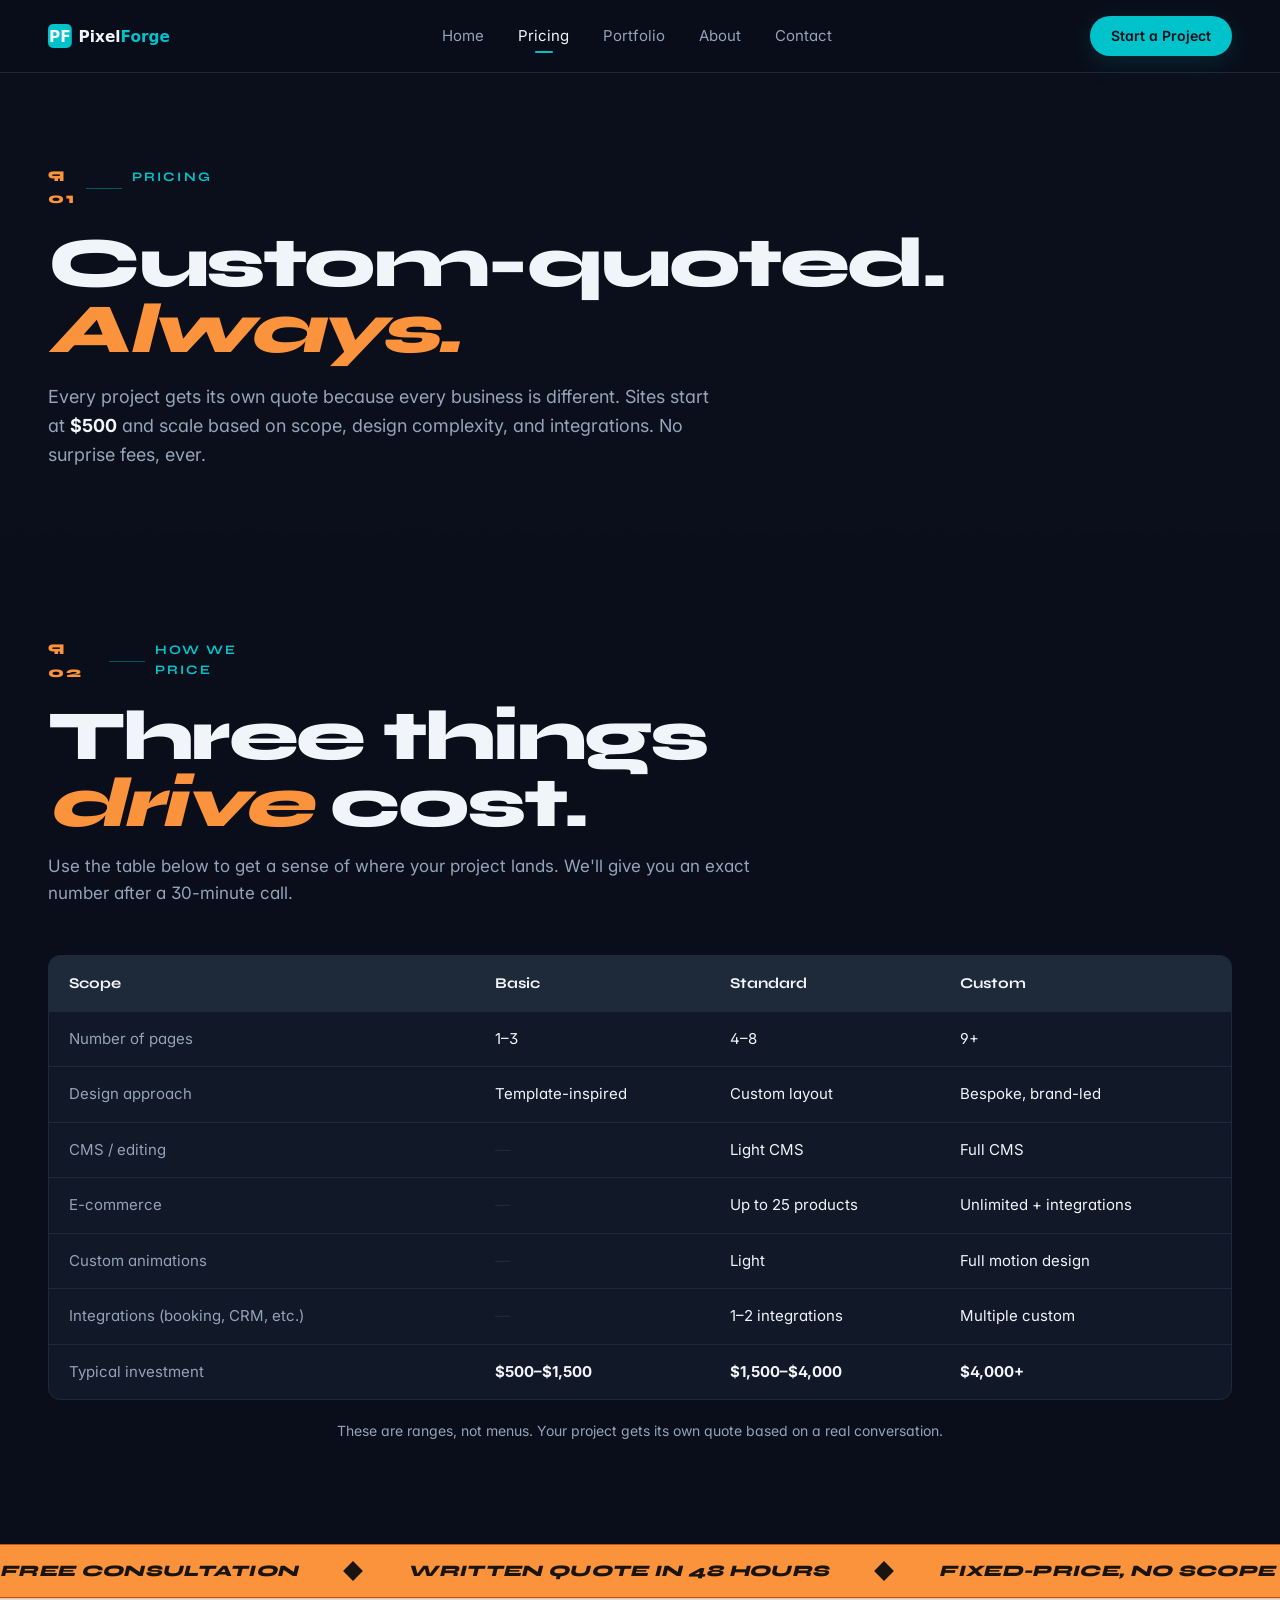
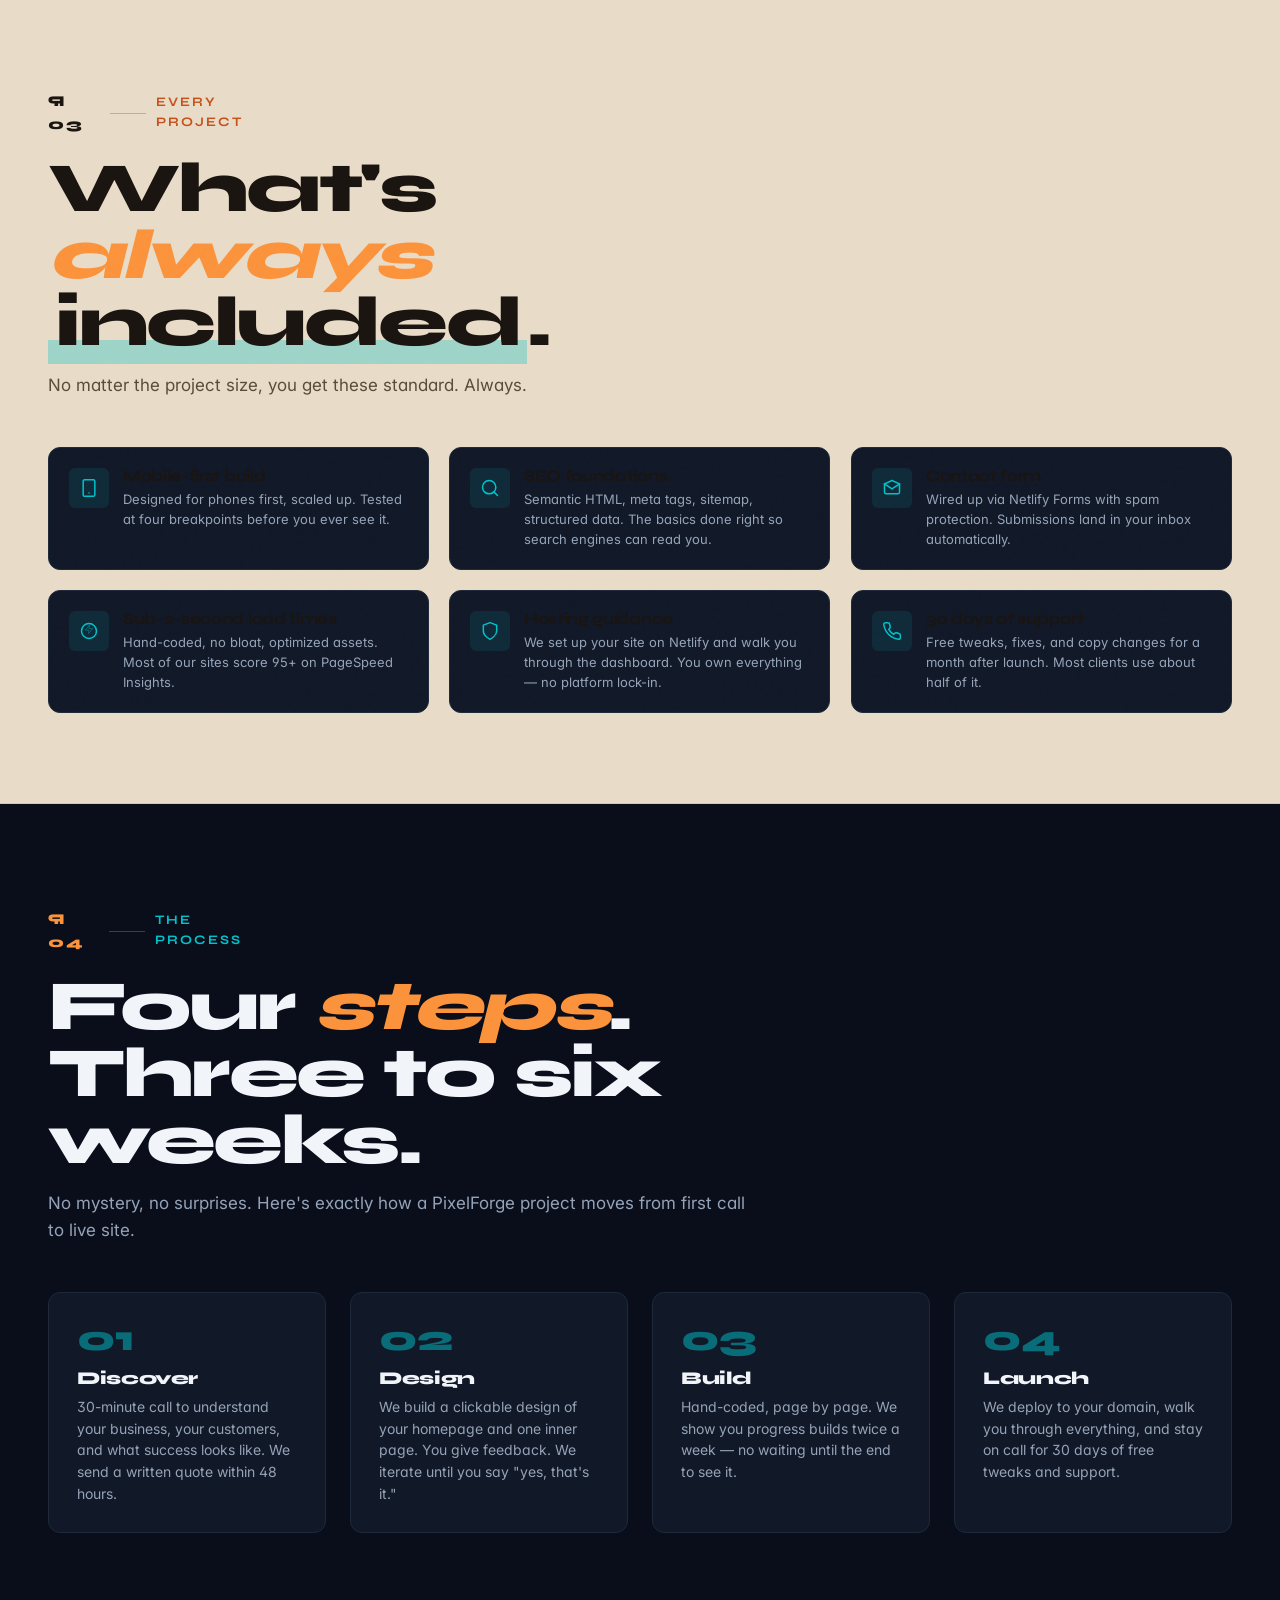
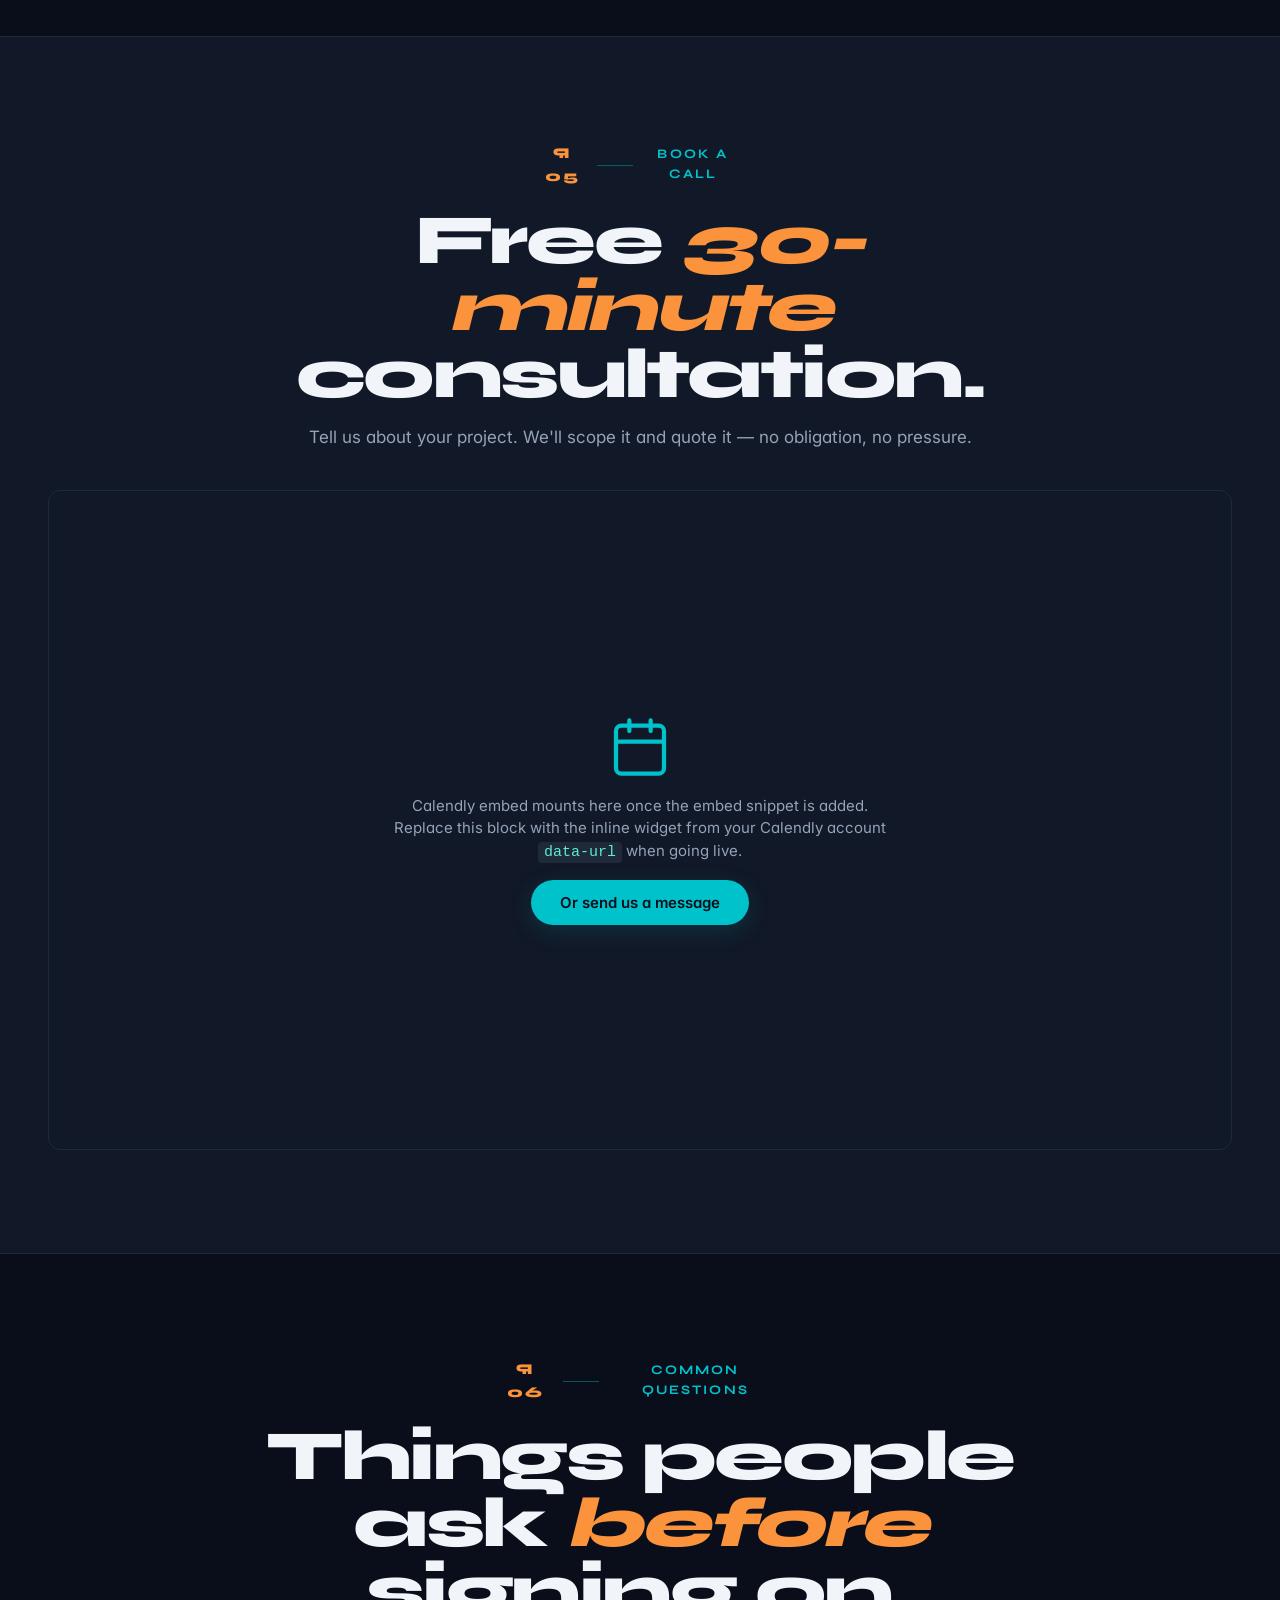
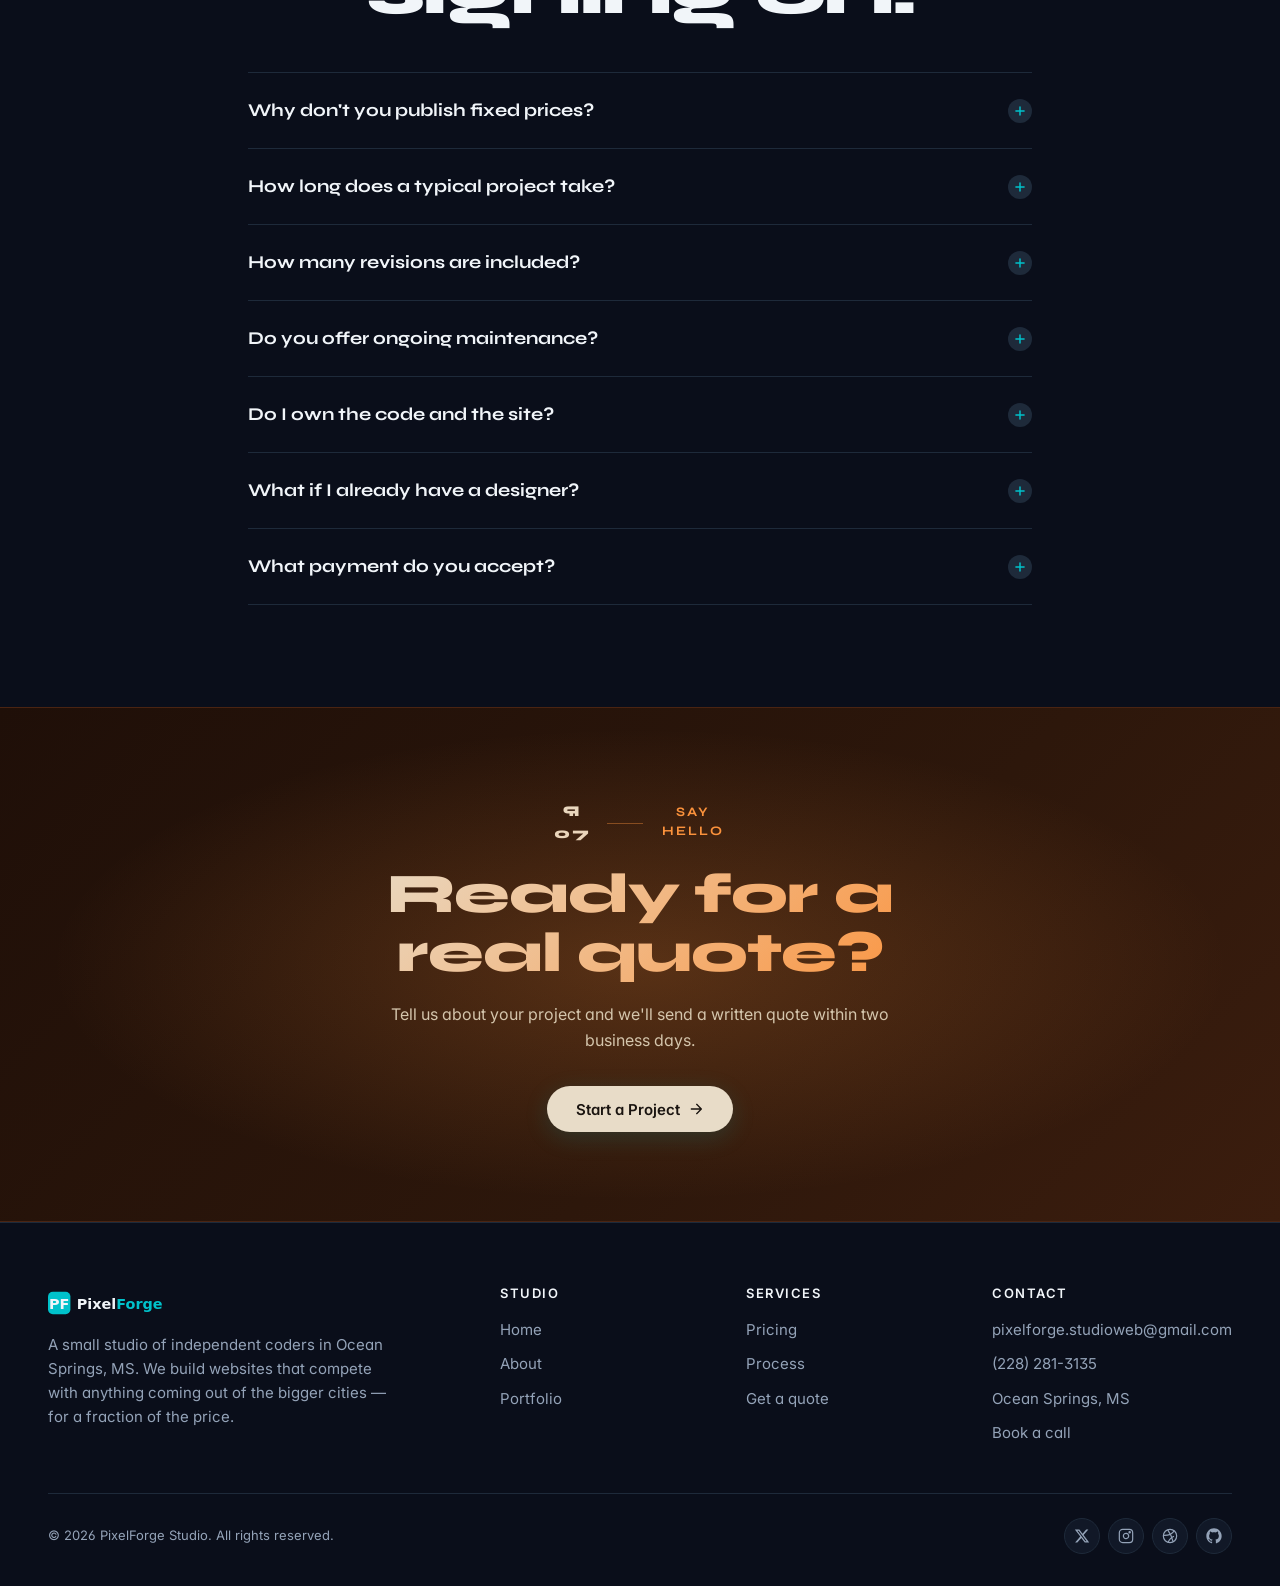
==== pricing.html @ c496fdc8 "Initial commit: PixelForge marketing site" ====
<!DOCTYPE html>
<html lang="en">
<head>
  <meta charset="UTF-8" />
  <meta name="viewport" content="width=device-width, initial-scale=1, viewport-fit=cover" />
  <title>Pricing — PixelForge</title>
  <meta name="description" content="Every PixelForge project is custom-quoted from a $500 starting point. See what factors shape the price, what's always included, and how we work." />
  <meta name="theme-color" content="#0A0E1A" />
  <link rel="icon" type="image/svg+xml" href="assets/logo/favicon.svg" />

  <link rel="preconnect" href="https://fonts.googleapis.com" />
  <link rel="preconnect" href="https://fonts.gstatic.com" crossorigin />
  <link href="https://fonts.googleapis.com/css2?family=Inter:wght@400;500;600;700&family=Syne:wght@700;800&display=swap" rel="stylesheet" />

  <link rel="stylesheet" href="css/styles.css" />
</head>
<body>

  <!-- Reading progress -->
  <div class="reading-bar" aria-hidden="true"><div class="reading-bar__fill"></div></div>

  <!-- === HEADER === -->
  <header class="site-header">
    <div class="container-x site-header__inner">
      <a href="index.html" aria-label="PixelForge home" style="display:flex; align-items:center;">
        <img src="assets/logo/logo.svg" alt="PixelForge" style="height:34px; width:auto;" />
      </a>
      <nav class="site-nav" aria-label="Primary">
        <a href="index.html" class="nav-link">Home</a>
        <a href="pricing.html" class="nav-link active">Pricing</a>
        <a href="portfolio.html" class="nav-link">Portfolio</a>
        <a href="about.html" class="nav-link">About</a>
        <a href="contact.html" class="nav-link">Contact</a>
      </nav>
      <div style="display:flex; align-items:center; gap:0.75rem;">
        <a href="contact.html" class="btn btn-primary btn-sm hidden md:inline-flex" data-magnetic>Start a Project</a>
        <button class="nav-burger" data-nav-burger aria-label="Open navigation" aria-expanded="false" aria-controls="nav-drawer">
          <svg class="ico" viewBox="0 0 24 24" fill="none" stroke="currentColor" stroke-width="2" stroke-linecap="round"><path d="M4 7h16M4 12h16M4 17h16"/></svg>
        </button>
      </div>
    </div>
  </header>

  <div class="nav-overlay" aria-hidden="true"></div>
  <aside class="nav-drawer" id="nav-drawer" aria-label="Mobile navigation">
    <div class="nav-drawer__head">
      <img src="assets/logo/logo.svg" alt="PixelForge" style="height:28px;" />
      <button class="nav-burger" data-nav-close aria-label="Close navigation">
        <svg class="ico" viewBox="0 0 24 24" fill="none" stroke="currentColor" stroke-width="2" stroke-linecap="round"><path d="M6 6l12 12M6 18L18 6"/></svg>
      </button>
    </div>
    <a href="index.html" class="nav-link">Home</a>
    <a href="pricing.html" class="nav-link active">Pricing</a>
    <a href="portfolio.html" class="nav-link">Portfolio</a>
    <a href="about.html" class="nav-link">About</a>
    <a href="contact.html" class="nav-link">Contact</a>
    <a href="contact.html" class="btn btn-primary" data-magnetic style="margin-top:1rem;">Start a Project</a>
  </aside>
  <!-- === /HEADER === -->

  <main>
    <!-- PAGE HERO -->
    <section class="page-hero grain">
      <div class="container-x">
        <span class="pilcrow">
          <span class="pilcrow__num">¶ 01</span>
          <span class="pilcrow__rule"></span>
          <span>Pricing</span>
        </span>
        <h1 class="editorial-title" style="margin-bottom:1.25rem;">
          Custom-quoted. <em>Always.</em>
        </h1>
        <p class="page-hero__lede">
          Every project gets its own quote because every business is different.
          Sites start at <strong style="color:var(--color-text);">$500</strong> and scale based on
          scope, design complexity, and integrations. No surprise fees, ever.
        </p>
      </div>
    </section>

    <!-- HOW WE PRICE -->
    <section class="section">
      <div class="container-x">
        <div class="reveal" style="max-width:46rem;">
          <span class="pilcrow">
            <span class="pilcrow__num">¶ 02</span>
            <span class="pilcrow__rule"></span>
            <span>How we price</span>
          </span>
          <h2 class="editorial-title">
            Three things <em>drive</em> cost.
          </h2>
          <p class="section-lede" style="margin-top:1rem;">Use the table below to get a sense of where your project lands. We'll give you an exact number after a 30-minute call.</p>
        </div>

        <div class="reveal" style="overflow-x:auto; -webkit-overflow-scrolling:touch;">
          <table class="price-table">
            <thead>
              <tr>
                <th style="width:36%;">Scope</th>
                <th>Basic</th>
                <th>Standard</th>
                <th>Custom</th>
              </tr>
            </thead>
            <tbody>
              <tr>
                <td>Number of pages</td>
                <td>1–3</td>
                <td>4–8</td>
                <td>9+</td>
              </tr>
              <tr>
                <td>Design approach</td>
                <td>Template-inspired</td>
                <td>Custom layout</td>
                <td>Bespoke, brand-led</td>
              </tr>
              <tr>
                <td>CMS / editing</td>
                <td><span class="dash">—</span></td>
                <td>Light CMS</td>
                <td>Full CMS</td>
              </tr>
              <tr>
                <td>E-commerce</td>
                <td><span class="dash">—</span></td>
                <td>Up to 25 products</td>
                <td>Unlimited + integrations</td>
              </tr>
              <tr>
                <td>Custom animations</td>
                <td><span class="dash">—</span></td>
                <td>Light</td>
                <td>Full motion design</td>
              </tr>
              <tr>
                <td>Integrations (booking, CRM, etc.)</td>
                <td><span class="dash">—</span></td>
                <td>1–2 integrations</td>
                <td>Multiple custom</td>
              </tr>
              <tr>
                <td>Typical investment</td>
                <td><strong style="color:var(--color-text);">$500–$1,500</strong></td>
                <td><strong style="color:var(--color-text);">$1,500–$4,000</strong></td>
                <td><strong style="color:var(--color-text);">$4,000+</strong></td>
              </tr>
            </tbody>
          </table>
        </div>

        <p class="reveal" style="color:var(--color-muted); font-size:0.875rem; margin-top:1.25rem; text-align:center;">
          These are ranges, not menus. Your project gets its own quote based on a real conversation.
        </p>
      </div>
    </section>

    <!-- Ribbon transition -->
    <div class="ribbon" aria-hidden="true">
      <div class="ribbon__track">
        <div>
          <span>Free consultation</span><span class="ribbon__star"></span>
          <span>Written quote in 48 hours</span><span class="ribbon__star"></span>
          <span>Fixed-price, no scope creep</span><span class="ribbon__star"></span>
          <span>50/50 payment</span><span class="ribbon__star"></span>
          <span>30 days post-launch support</span><span class="ribbon__star"></span>
        </div>
        <div>
          <span>Free consultation</span><span class="ribbon__star"></span>
          <span>Written quote in 48 hours</span><span class="ribbon__star"></span>
          <span>Fixed-price, no scope creep</span><span class="ribbon__star"></span>
          <span>50/50 payment</span><span class="ribbon__star"></span>
          <span>30 days post-launch support</span><span class="ribbon__star"></span>
        </div>
      </div>
    </div>

    <!-- WHAT'S INCLUDED — sand section -->
    <section class="section--sand grain" style="padding:clamp(4rem, 7vw, 6rem) 0;">
      <div class="container-x">
        <div class="reveal" style="max-width:46rem; margin-bottom:3rem;">
          <span class="pilcrow">
            <span class="pilcrow__num">¶ 03</span>
            <span class="pilcrow__rule"></span>
            <span>Every project</span>
          </span>
          <h2 class="editorial-title">
            What's <em>always</em> <span class="ul">included</span>.
          </h2>
          <p class="section-lede" style="margin-top:1rem; color:#594B3A;">No matter the project size, you get these standard. Always.</p>
        </div>

        <div class="features-grid">
          <div class="feature reveal" data-delay="0ms">
            <div class="feature__icon">
              <svg class="ico" viewBox="0 0 24 24" fill="none" stroke="currentColor" stroke-width="1.8" stroke-linecap="round" stroke-linejoin="round"><rect x="5" y="2" width="14" height="20" rx="2"/><path d="M12 18h.01"/></svg>
            </div>
            <div>
              <h3 class="feature__title">Mobile-first build</h3>
              <p class="feature__body">Designed for phones first, scaled up. Tested at four breakpoints before you ever see it.</p>
            </div>
          </div>

          <div class="feature reveal" data-delay="60ms">
            <div class="feature__icon">
              <svg class="ico" viewBox="0 0 24 24" fill="none" stroke="currentColor" stroke-width="1.8" stroke-linecap="round" stroke-linejoin="round"><circle cx="11" cy="11" r="8"/><path d="M21 21l-4.35-4.35"/></svg>
            </div>
            <div>
              <h3 class="feature__title">SEO foundations</h3>
              <p class="feature__body">Semantic HTML, meta tags, sitemap, structured data. The basics done right so search engines can read you.</p>
            </div>
          </div>

          <div class="feature reveal" data-delay="120ms">
            <div class="feature__icon">
              <svg class="ico" viewBox="0 0 24 24" fill="none" stroke="currentColor" stroke-width="1.8" stroke-linecap="round" stroke-linejoin="round"><path d="M3 7l9 6 9-6"/><path d="M3 7v10a2 2 0 002 2h14a2 2 0 002-2V7"/><path d="M3 7l9-4 9 4"/></svg>
            </div>
            <div>
              <h3 class="feature__title">Contact form</h3>
              <p class="feature__body">Wired up via Netlify Forms with spam protection. Submissions land in your inbox automatically.</p>
            </div>
          </div>

          <div class="feature reveal" data-delay="180ms">
            <div class="feature__icon">
              <svg class="ico" viewBox="0 0 24 24" fill="none" stroke="currentColor" stroke-width="1.8" stroke-linecap="round" stroke-linejoin="round"><path d="M21 12a9 9 0 11-18 0 9 9 0 0118 0z"/><path d="M13 2L3 14h9l-1 8 10-12h-9l1-8z" transform="scale(0.5) translate(12 8)" opacity="0.5"/></svg>
            </div>
            <div>
              <h3 class="feature__title">Sub-2-second load times</h3>
              <p class="feature__body">Hand-coded, no bloat, optimized assets. Most of our sites score 95+ on PageSpeed Insights.</p>
            </div>
          </div>

          <div class="feature reveal" data-delay="240ms">
            <div class="feature__icon">
              <svg class="ico" viewBox="0 0 24 24" fill="none" stroke="currentColor" stroke-width="1.8" stroke-linecap="round" stroke-linejoin="round"><path d="M12 22s8-4 8-10V5l-8-3-8 3v7c0 6 8 10 8 10z"/></svg>
            </div>
            <div>
              <h3 class="feature__title">Hosting guidance</h3>
              <p class="feature__body">We set up your site on Netlify and walk you through the dashboard. You own everything — no platform lock-in.</p>
            </div>
          </div>

          <div class="feature reveal" data-delay="300ms">
            <div class="feature__icon">
              <svg class="ico" viewBox="0 0 24 24" fill="none" stroke="currentColor" stroke-width="1.8" stroke-linecap="round" stroke-linejoin="round"><path d="M22 16.92v3a2 2 0 01-2.18 2 19.79 19.79 0 01-8.63-3.07 19.5 19.5 0 01-6-6A19.79 19.79 0 012.12 4.18 2 2 0 014.11 2h3a2 2 0 012 1.72 12.84 12.84 0 00.7 2.81 2 2 0 01-.45 2.11L8.09 9.91a16 16 0 006 6l1.27-1.27a2 2 0 012.11-.45 12.84 12.84 0 002.81.7A2 2 0 0122 16.92z"/></svg>
            </div>
            <div>
              <h3 class="feature__title">30 days of support</h3>
              <p class="feature__body">Free tweaks, fixes, and copy changes for a month after launch. Most clients use about half of it.</p>
            </div>
          </div>
        </div>
      </div>
    </section>

    <!-- PROCESS TIMELINE -->
    <section class="section">
      <div class="container-x">
        <div class="reveal" style="max-width:46rem; margin-bottom:3rem;">
          <span class="pilcrow">
            <span class="pilcrow__num">¶ 04</span>
            <span class="pilcrow__rule"></span>
            <span>The process</span>
          </span>
          <h2 class="editorial-title">
            Four <em>steps</em>. Three to six weeks.
          </h2>
          <p class="section-lede" style="margin-top:1rem;">No mystery, no surprises. Here's exactly how a PixelForge project moves from first call to live site.</p>
        </div>

        <div class="process">
          <div class="process__step reveal" data-delay="0ms">
            <h3>Discover</h3>
            <p>30-minute call to understand your business, your customers, and what success looks like. We send a written quote within 48 hours.</p>
          </div>
          <div class="process__step reveal" data-delay="100ms">
            <h3>Design</h3>
            <p>We build a clickable design of your homepage and one inner page. You give feedback. We iterate until you say "yes, that's it."</p>
          </div>
          <div class="process__step reveal" data-delay="200ms">
            <h3>Build</h3>
            <p>Hand-coded, page by page. We show you progress builds twice a week — no waiting until the end to see it.</p>
          </div>
          <div class="process__step reveal" data-delay="300ms">
            <h3>Launch</h3>
            <p>We deploy to your domain, walk you through everything, and stay on call for 30 days of free tweaks and support.</p>
          </div>
        </div>
      </div>
    </section>

    <!-- CALENDLY -->
    <section class="section section--surface">
      <div class="container-x">
        <div class="reveal" style="text-align:center; max-width:46rem; margin:0 auto 2.5rem;">
          <span class="pilcrow" style="justify-content:center;">
            <span class="pilcrow__num">¶ 05</span>
            <span class="pilcrow__rule"></span>
            <span>Book a call</span>
          </span>
          <h2 class="editorial-title" style="margin:0 auto 1rem;">
            Free <em>30-minute</em> consultation.
          </h2>
          <p style="color:var(--color-muted); font-size:1.0625rem; line-height:1.6;">Tell us about your project. We'll scope it and quote it — no obligation, no pressure.</p>
        </div>
        <div class="calendly-wrap reveal" style="text-align:center; display:flex; align-items:center; justify-content:center; flex-direction:column; gap:1rem; padding:3rem 1.5rem;">
          <svg viewBox="0 0 24 24" fill="none" stroke="currentColor" stroke-width="1.6" stroke-linecap="round" stroke-linejoin="round" style="width:64px; height:64px; color:var(--color-teal);"><rect x="3" y="4" width="18" height="18" rx="2"/><path d="M16 2v4M8 2v4M3 10h18"/></svg>
          <p style="color:var(--color-muted); font-size:0.9375rem; max-width:32rem;">
            Calendly embed mounts here once the embed snippet is added.
            Replace this block with the inline widget from your Calendly account
            <code style="background:var(--color-surface-hi); padding:2px 6px; border-radius:4px; color:var(--color-teal-light);">data-url</code> when going live.
          </p>
          <a href="contact.html" class="btn btn-primary" data-magnetic>Or send us a message</a>
        </div>
      </div>
    </section>

    <!-- FAQ -->
    <section class="section">
      <div class="container-x" style="max-width:880px;">
        <div class="reveal" style="text-align:center; margin-bottom:3rem;">
          <span class="pilcrow" style="justify-content:center;">
            <span class="pilcrow__num">¶ 06</span>
            <span class="pilcrow__rule"></span>
            <span>Common questions</span>
          </span>
          <h2 class="editorial-title" style="margin:0 auto;">
            Things people ask <em>before</em> signing on.
          </h2>
        </div>

        <div class="reveal">
          <div class="faq-item">
            <button class="faq-question" type="button">
              <span>Why don't you publish fixed prices?</span>
              <span class="faq-question__icon"><svg viewBox="0 0 24 24" width="14" height="14" fill="none" stroke="currentColor" stroke-width="2.5" stroke-linecap="round"><path d="M12 5v14M5 12h14"/></svg></span>
            </button>
            <div class="faq-answer"><div class="faq-answer-inner">Because the price is mostly driven by what your business actually needs, not by which "package" we want to sell. A four-page brochure site for a local plumber is a different project than a custom-stack e-commerce store. We quote the work, not a tier.</div></div>
          </div>

          <div class="faq-item">
            <button class="faq-question" type="button">
              <span>How long does a typical project take?</span>
              <span class="faq-question__icon"><svg viewBox="0 0 24 24" width="14" height="14" fill="none" stroke="currentColor" stroke-width="2.5" stroke-linecap="round"><path d="M12 5v14M5 12h14"/></svg></span>
            </button>
            <div class="faq-answer"><div class="faq-answer-inner">Three to six weeks for most marketing sites once we get going. E-commerce and custom builds take longer — usually six to ten weeks. We'll commit to a launch date in writing once we've scoped the project.</div></div>
          </div>

          <div class="faq-item">
            <button class="faq-question" type="button">
              <span>How many revisions are included?</span>
              <span class="faq-question__icon"><svg viewBox="0 0 24 24" width="14" height="14" fill="none" stroke="currentColor" stroke-width="2.5" stroke-linecap="round"><path d="M12 5v14M5 12h14"/></svg></span>
            </button>
            <div class="faq-answer"><div class="faq-answer-inner">Unlimited revisions inside each phase. We don't nickel-and-dime you for moving a button two pixels. What we do is set clear sign-off points so the project keeps moving forward instead of looping forever.</div></div>
          </div>

          <div class="faq-item">
            <button class="faq-question" type="button">
              <span>Do you offer ongoing maintenance?</span>
              <span class="faq-question__icon"><svg viewBox="0 0 24 24" width="14" height="14" fill="none" stroke="currentColor" stroke-width="2.5" stroke-linecap="round"><path d="M12 5v14M5 12h14"/></svg></span>
            </button>
            <div class="faq-answer"><div class="faq-answer-inner">Yes — but we won't push it. Most of our sites are static and don't need much. We offer hourly retainers and small monthly care plans for clients who want them, starting at $75/month.</div></div>
          </div>

          <div class="faq-item">
            <button class="faq-question" type="button">
              <span>Do I own the code and the site?</span>
              <span class="faq-question__icon"><svg viewBox="0 0 24 24" width="14" height="14" fill="none" stroke="currentColor" stroke-width="2.5" stroke-linecap="round"><path d="M12 5v14M5 12h14"/></svg></span>
            </button>
            <div class="faq-answer"><div class="faq-answer-inner">Completely. The code, the domain, the hosting account — all yours. We hand over a clean Git repository and a guide to redeploying if you ever need to. No vendor lock-in, ever.</div></div>
          </div>

          <div class="faq-item">
            <button class="faq-question" type="button">
              <span>What if I already have a designer?</span>
              <span class="faq-question__icon"><svg viewBox="0 0 24 24" width="14" height="14" fill="none" stroke="currentColor" stroke-width="2.5" stroke-linecap="round"><path d="M12 5v14M5 12h14"/></svg></span>
            </button>
            <div class="faq-answer"><div class="faq-answer-inner">Great — we love working with existing design teams. Send us your Figma files and we'll quote the build only. Build-only projects typically save 25–35% off the standard rate.</div></div>
          </div>

          <div class="faq-item">
            <button class="faq-question" type="button">
              <span>What payment do you accept?</span>
              <span class="faq-question__icon"><svg viewBox="0 0 24 24" width="14" height="14" fill="none" stroke="currentColor" stroke-width="2.5" stroke-linecap="round"><path d="M12 5v14M5 12h14"/></svg></span>
            </button>
            <div class="faq-answer"><div class="faq-answer-inner">50% upfront to get started, 50% on launch. We accept ACH, credit card (Stripe), or check. For larger custom builds we can split into three or four milestones.</div></div>
          </div>
        </div>
      </div>
    </section>

    <!-- CTA BAND -->
    <section class="cta-band cta-band--sunset">
      <div class="container-x">
        <span class="pilcrow" style="justify-content:center; color:var(--color-sunset);">
          <span class="pilcrow__num" style="color:var(--color-sand);">¶ 07</span>
          <span class="pilcrow__rule"></span>
          <span>Say hello</span>
        </span>
        <h2 class="cta-band__title">Ready for a real quote?</h2>
        <p class="cta-band__sub" style="color:#D4C5AC;">Tell us about your project and we'll send a written quote within two business days.</p>
        <a href="contact.html" class="btn btn-primary" data-magnetic style="background:var(--color-sand); color:#1A1410;">
          Start a Project
          <svg class="ico-sm" viewBox="0 0 24 24" fill="none" stroke="currentColor" stroke-width="2" stroke-linecap="round" stroke-linejoin="round"><path d="M5 12h14M13 5l7 7-7 7"/></svg>
        </a>
      </div>
    </section>
  </main>

  <!-- === FOOTER === -->
  <footer class="site-footer">
    <div class="container-x">
      <div class="site-footer__grid">
        <div class="site-footer__col site-footer__brand">
          <img src="assets/logo/logo.svg" alt="PixelForge" style="height:32px; width:auto;" />
          <p>A small studio of independent coders in Ocean Springs, MS. We build websites that compete with anything coming out of the bigger cities — for a fraction of the price.</p>
        </div>
        <div class="site-footer__col">
          <h4>Studio</h4>
          <ul>
            <li><a href="index.html">Home</a></li>
            <li><a href="about.html">About</a></li>
            <li><a href="portfolio.html">Portfolio</a></li>
          </ul>
        </div>
        <div class="site-footer__col">
          <h4>Services</h4>
          <ul>
            <li><a href="pricing.html">Pricing</a></li>
            <li><a href="pricing.html">Process</a></li>
            <li><a href="contact.html">Get a quote</a></li>
          </ul>
        </div>
        <div class="site-footer__col">
          <h4>Contact</h4>
          <ul>
            <li><a href="mailto:pixelforge.studioweb@gmail.com">pixelforge.studioweb@gmail.com</a></li>
            <li><a href="tel:+12282813135">(228) 281-3135</a></li>
            <li><a href="contact.html">Ocean Springs, MS</a></li>
            <li><a href="contact.html">Book a call</a></li>
          </ul>
        </div>
      </div>
      <div class="site-footer__bottom">
        <span>© <span data-year>2026</span> PixelForge Studio. All rights reserved.</span>
        <div class="social" aria-label="Social links">
          <a href="#" aria-label="Twitter / X"><svg class="ico-sm" viewBox="0 0 24 24" fill="currentColor"><path d="M18.244 2.25h3.308l-7.227 8.26 8.502 11.24H16.17l-5.214-6.817L4.99 21.75H1.68l7.73-8.835L1.254 2.25H8.08l4.713 6.231zm-1.161 17.52h1.833L7.084 4.126H5.117z"/></svg></a>
          <a href="#" aria-label="Instagram"><svg class="ico-sm" viewBox="0 0 24 24" fill="none" stroke="currentColor" stroke-width="1.8"><rect x="2" y="2" width="20" height="20" rx="5"/><path d="M16 11.37A4 4 0 1112.63 8 4 4 0 0116 11.37z"/><circle cx="17.5" cy="6.5" r="1" fill="currentColor"/></svg></a>
          <a href="#" aria-label="Dribbble"><svg class="ico-sm" viewBox="0 0 24 24" fill="none" stroke="currentColor" stroke-width="1.8"><circle cx="12" cy="12" r="10"/><path d="M8.56 2.75c4.37 6.03 6.02 9.42 8.03 17.72M2.5 11.04c8.92.18 13.34-2.5 16-7.42m-9.43 18.15c2.06-4.95 3.74-7.5 8.93-9.42"/></svg></a>
          <a href="#" aria-label="GitHub"><svg class="ico-sm" viewBox="0 0 24 24" fill="currentColor"><path d="M12 .5C5.65.5.5 5.65.5 12c0 5.08 3.29 9.39 7.86 10.92.58.11.79-.25.79-.56v-2c-3.2.7-3.88-1.36-3.88-1.36-.52-1.33-1.27-1.69-1.27-1.69-1.04-.71.08-.7.08-.7 1.15.08 1.76 1.18 1.76 1.18 1.02 1.75 2.69 1.24 3.34.95.1-.74.4-1.24.73-1.53-2.55-.29-5.23-1.27-5.23-5.66 0-1.25.45-2.27 1.18-3.07-.12-.29-.51-1.46.11-3.04 0 0 .96-.31 3.15 1.17.91-.25 1.89-.38 2.86-.39.97 0 1.95.13 2.86.39 2.18-1.48 3.14-1.17 3.14-1.17.63 1.58.24 2.75.12 3.04.73.8 1.18 1.82 1.18 3.07 0 4.4-2.69 5.37-5.25 5.65.41.36.78 1.06.78 2.13v3.16c0 .31.2.68.79.56C20.22 21.38 23.5 17.07 23.5 12 23.5 5.65 18.35.5 12 .5z"/></svg></a>
        </div>
      </div>
    </div>
  </footer>

  <script src="https://cdn.jsdelivr.net/npm/gsap@3.12.5/dist/gsap.min.js"></script>
  <script src="js/main.js"></script>

  <!-- Calendly badge widget begin -->
  <link href="https://assets.calendly.com/assets/external/widget.css" rel="stylesheet">
  <script src="https://assets.calendly.com/assets/external/widget.js" type="text/javascript" async></script>
  <script type="text/javascript">
    (function () {
      function initCalendlyBadge() {
        Calendly.initBadgeWidget({ url: 'https://calendly.com/pixelforge-studioweb', text: 'Schedule a call with me', color: '#0069ff', textColor: '#45dcff', branding: true });
      }
      function waitForCalendly() {
        if (typeof Calendly !== 'undefined') { initCalendlyBadge(); return; }
        var tries = 0;
        var poll = setInterval(function () {
          if (typeof Calendly !== 'undefined') { clearInterval(poll); initCalendlyBadge(); }
          else if (++tries > 100) { clearInterval(poll); }
        }, 100);
      }
      if (document.readyState === 'complete') waitForCalendly();
      else window.addEventListener('load', waitForCalendly);
    })();
  </script>
  <!-- Calendly badge widget end -->
</body>
</html>
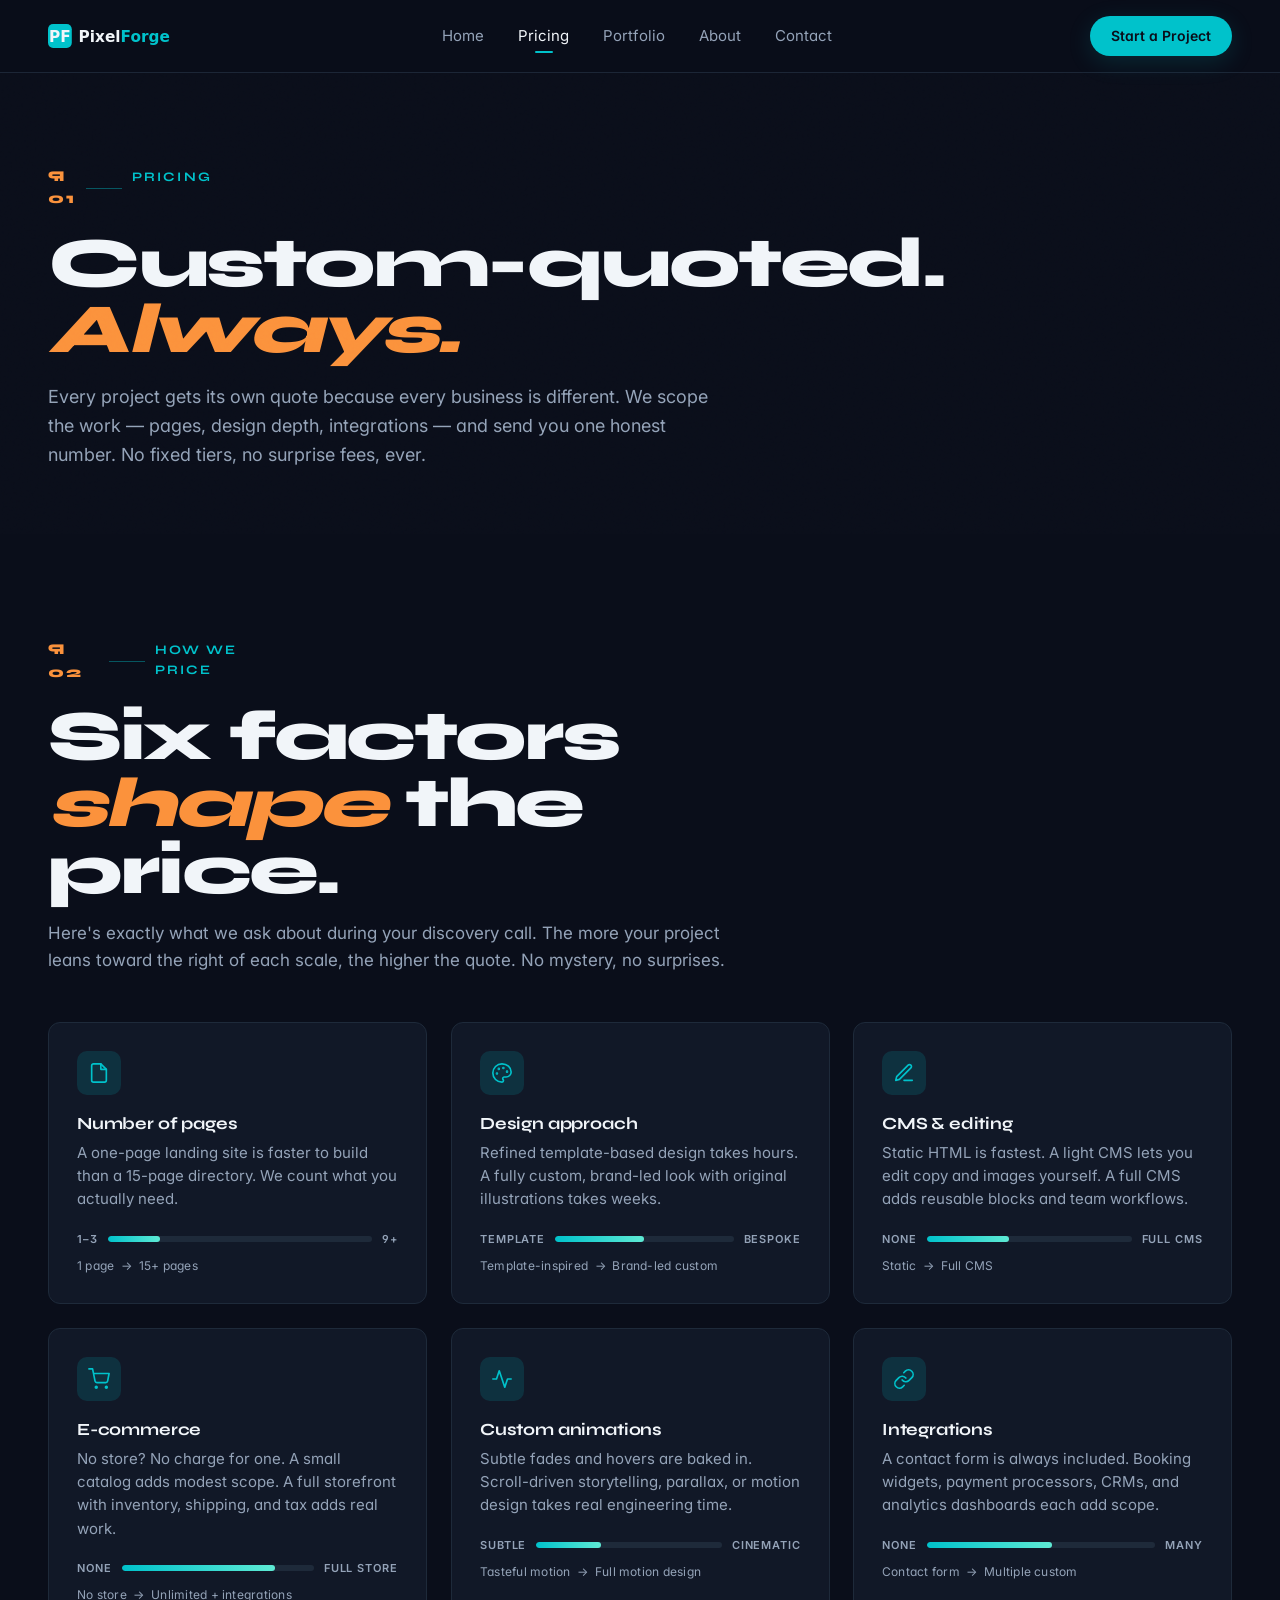
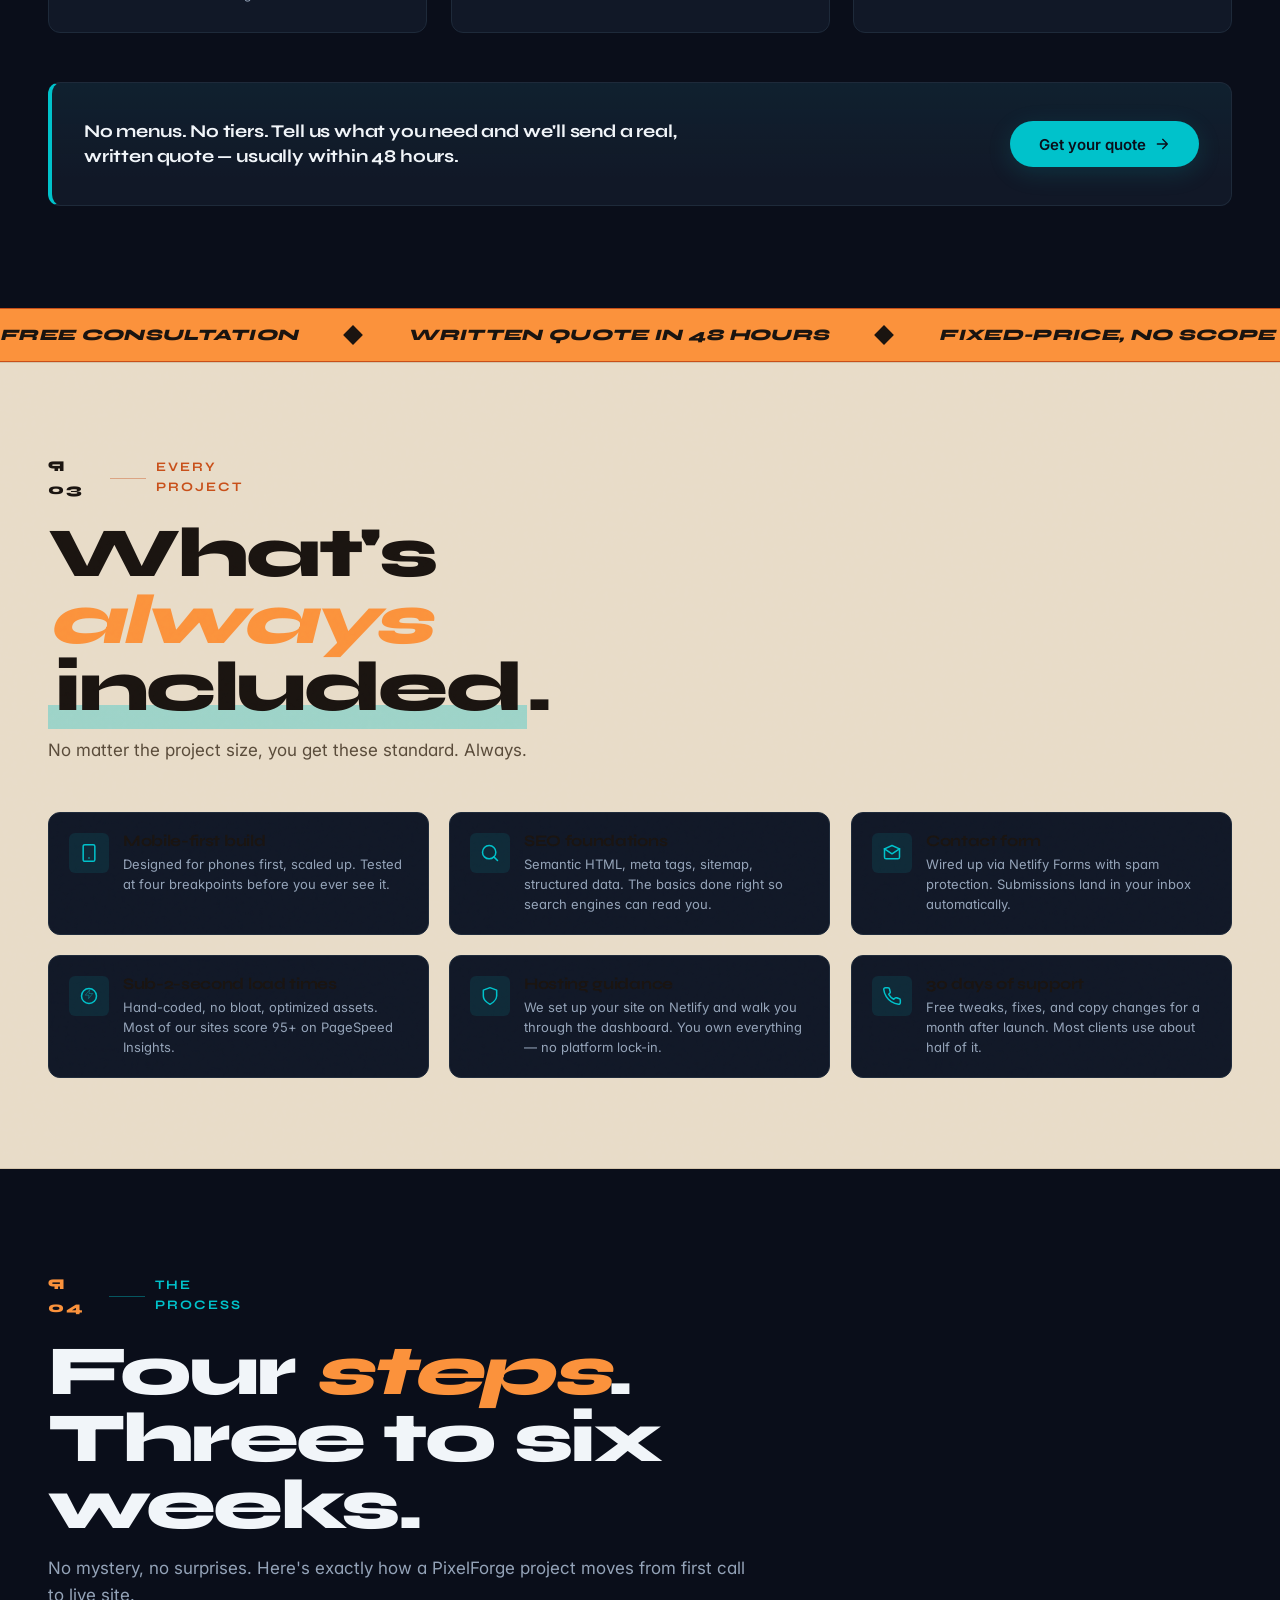
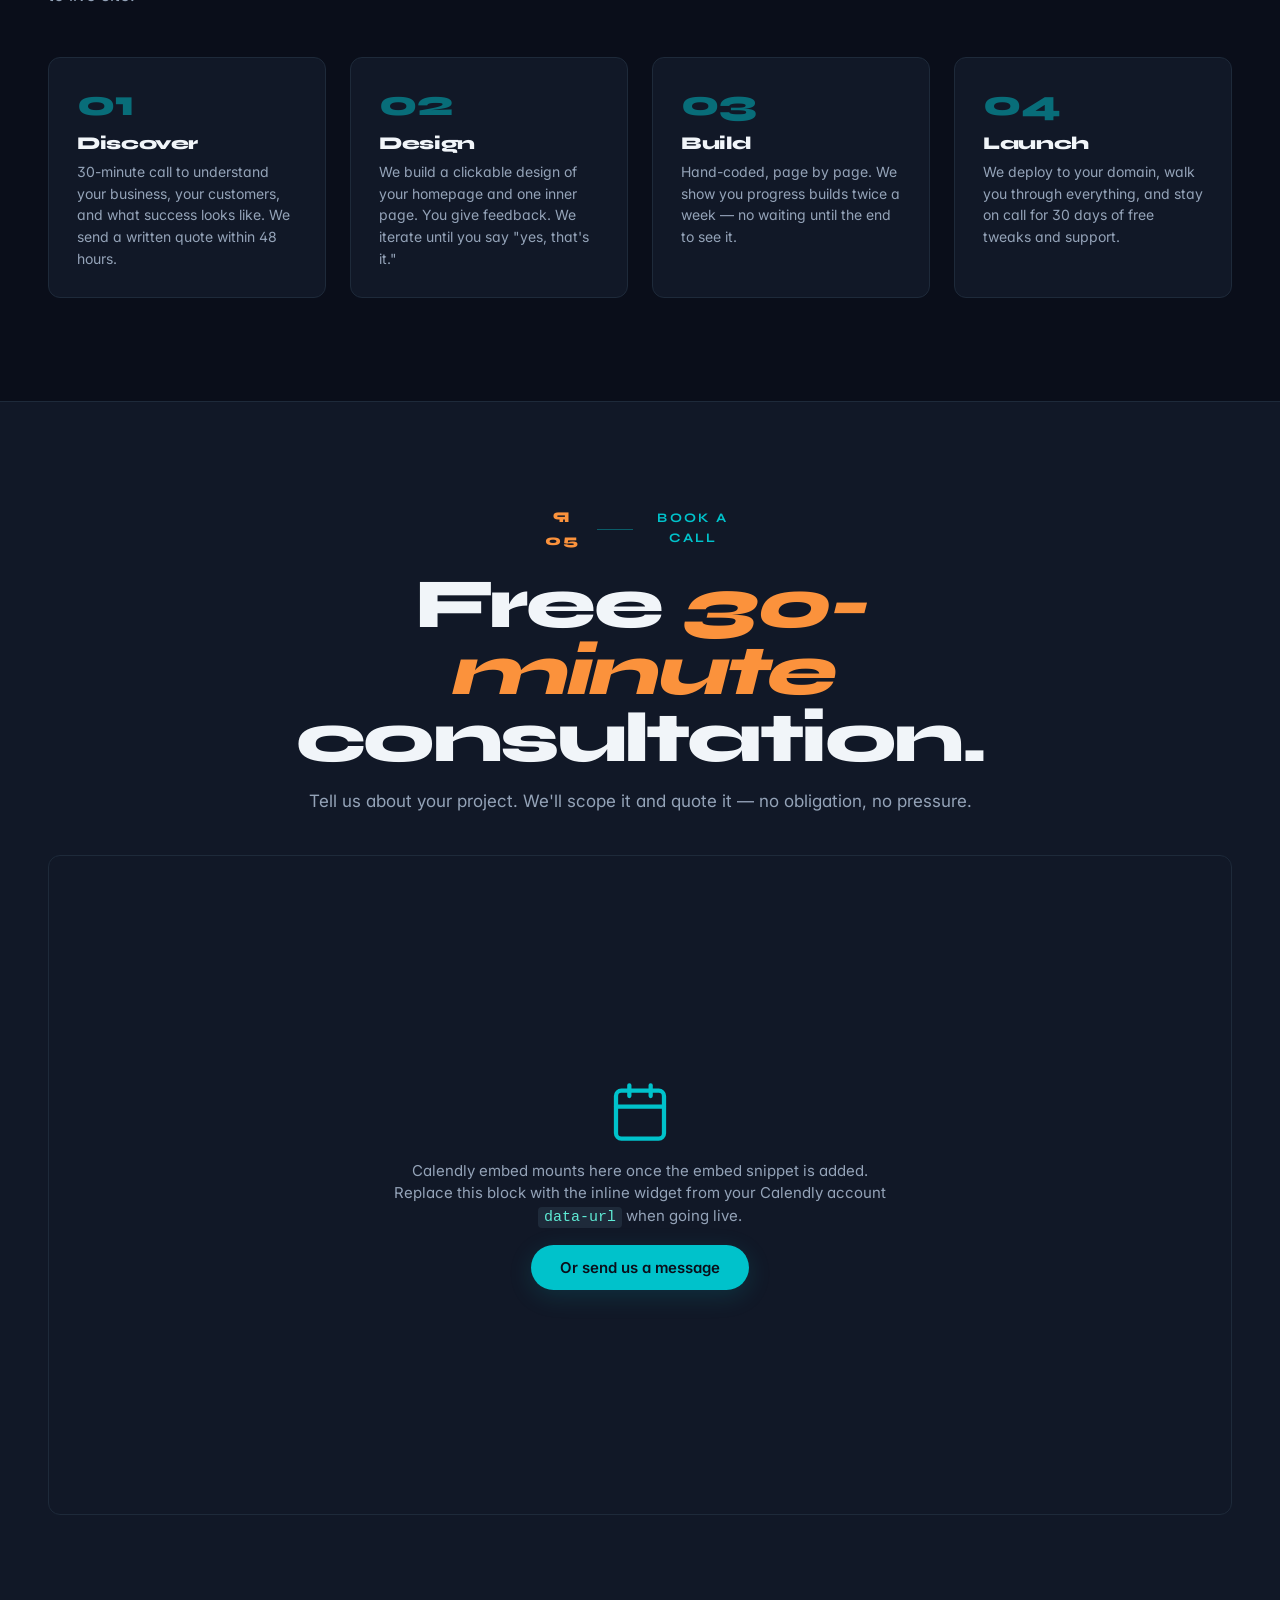
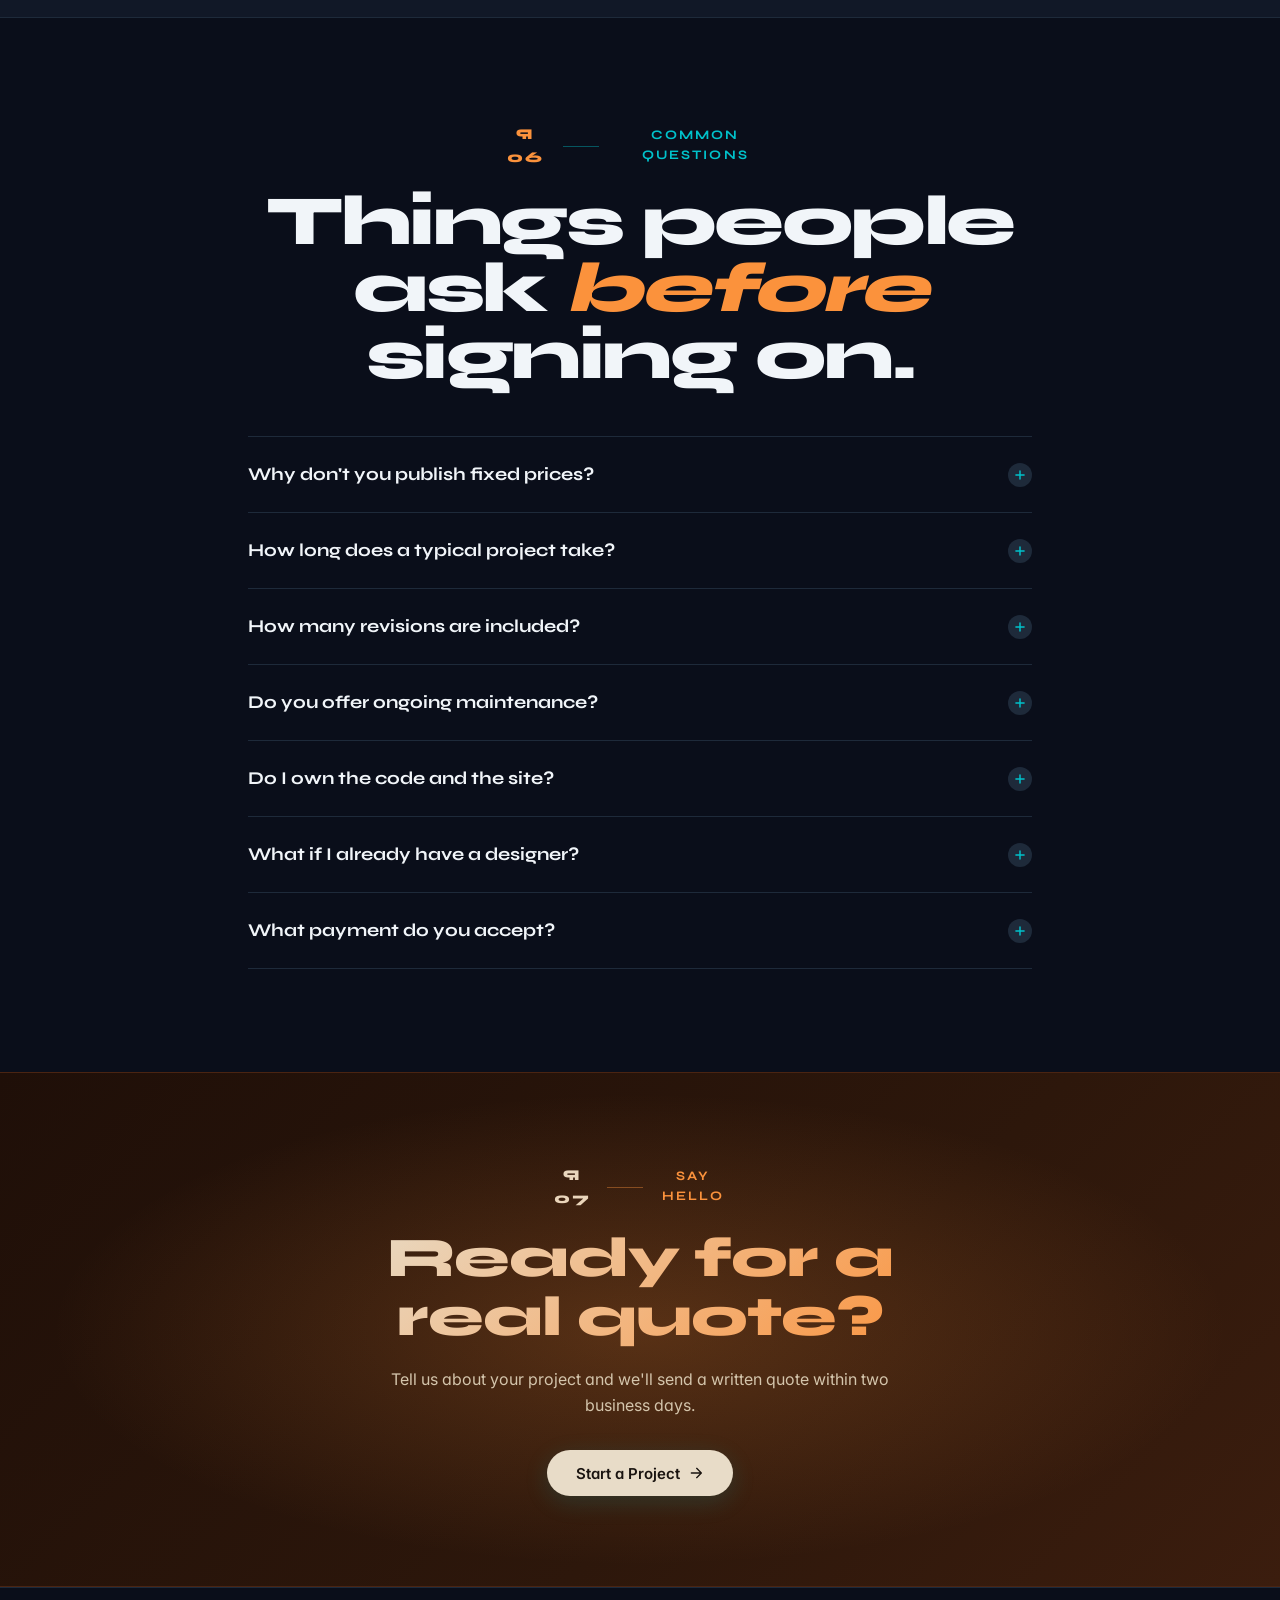
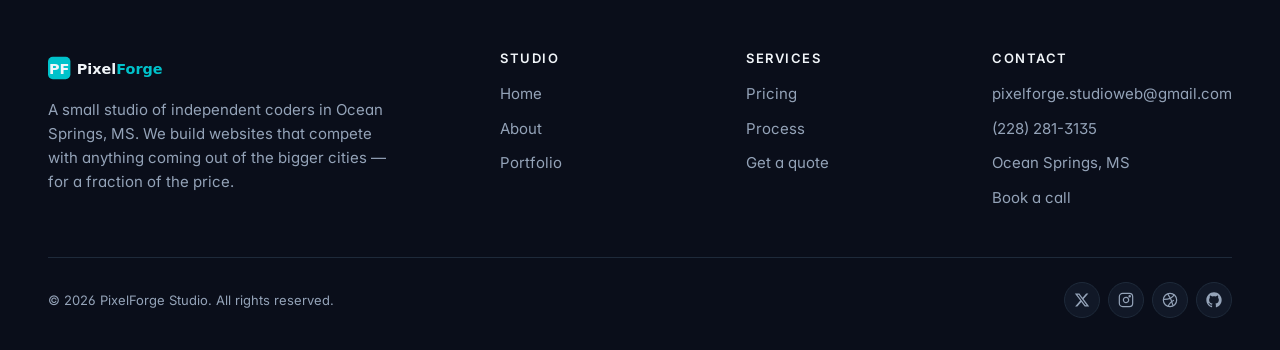
==== commit df6c89d3: "Update contact form, pricing page, and recompile Tailwind CSS Replace budget field with optional bus" ====
--- a/pricing.html
+++ b/pricing.html
@@ -4,7 +4,7 @@
   <meta charset="UTF-8" />
   <meta name="viewport" content="width=device-width, initial-scale=1, viewport-fit=cover" />
   <title>Pricing — PixelForge</title>
-  <meta name="description" content="Every PixelForge project is custom-quoted from a $500 starting point. See what factors shape the price, what's always included, and how we work." />
+  <meta name="description" content="Every PixelForge project is custom-quoted. See the six factors that shape the price, what's always included, and how we work — no fixed tiers, no surprise fees." />
   <meta name="theme-color" content="#0A0E1A" />
   <link rel="icon" type="image/svg+xml" href="assets/logo/favicon.svg" />
 
@@ -72,8 +72,8 @@
         </h1>
         <p class="page-hero__lede">
           Every project gets its own quote because every business is different.
-          Sites start at <strong style="color:var(--color-text);">$500</strong> and scale based on
-          scope, design complexity, and integrations. No surprise fees, ever.
+          We scope the work — pages, design depth, integrations — and send you one honest number.
+          No fixed tiers, no surprise fees, ever.
         </p>
       </div>
     </section>
@@ -88,71 +88,110 @@
             <span>How we price</span>
           </span>
           <h2 class="editorial-title">
-            Three things <em>drive</em> cost.
+            Six factors <em>shape</em> the price.
           </h2>
-          <p class="section-lede" style="margin-top:1rem;">Use the table below to get a sense of where your project lands. We'll give you an exact number after a 30-minute call.</p>
-        </div>
-
-        <div class="reveal" style="overflow-x:auto; -webkit-overflow-scrolling:touch;">
-          <table class="price-table">
-            <thead>
-              <tr>
-                <th style="width:36%;">Scope</th>
-                <th>Basic</th>
-                <th>Standard</th>
-                <th>Custom</th>
-              </tr>
-            </thead>
-            <tbody>
-              <tr>
-                <td>Number of pages</td>
-                <td>1–3</td>
-                <td>4–8</td>
-                <td>9+</td>
-              </tr>
-              <tr>
-                <td>Design approach</td>
-                <td>Template-inspired</td>
-                <td>Custom layout</td>
-                <td>Bespoke, brand-led</td>
-              </tr>
-              <tr>
-                <td>CMS / editing</td>
-                <td><span class="dash">—</span></td>
-                <td>Light CMS</td>
-                <td>Full CMS</td>
-              </tr>
-              <tr>
-                <td>E-commerce</td>
-                <td><span class="dash">—</span></td>
-                <td>Up to 25 products</td>
-                <td>Unlimited + integrations</td>
-              </tr>
-              <tr>
-                <td>Custom animations</td>
-                <td><span class="dash">—</span></td>
-                <td>Light</td>
-                <td>Full motion design</td>
-              </tr>
-              <tr>
-                <td>Integrations (booking, CRM, etc.)</td>
-                <td><span class="dash">—</span></td>
-                <td>1–2 integrations</td>
-                <td>Multiple custom</td>
-              </tr>
-              <tr>
-                <td>Typical investment</td>
-                <td><strong style="color:var(--color-text);">$500–$1,500</strong></td>
-                <td><strong style="color:var(--color-text);">$1,500–$4,000</strong></td>
-                <td><strong style="color:var(--color-text);">$4,000+</strong></td>
-              </tr>
-            </tbody>
-          </table>
-        </div>
-
-        <p class="reveal" style="color:var(--color-muted); font-size:0.875rem; margin-top:1.25rem; text-align:center;">
-          These are ranges, not menus. Your project gets its own quote based on a real conversation.
-        </p>
+          <p class="section-lede" style="margin-top:1rem;">Here's exactly what we ask about during your discovery call. The more your project leans toward the right of each scale, the higher the quote. No mystery, no surprises.</p>
+        </div>
+
+        <div class="complexity-grid">
+          <!-- 1: Pages -->
+          <div class="complexity-card reveal" data-delay="0ms">
+            <div class="complexity-card__icon">
+              <svg viewBox="0 0 24 24" fill="none" stroke="currentColor" stroke-width="1.8" stroke-linecap="round" stroke-linejoin="round"><path d="M14 2H6a2 2 0 0 0-2 2v16a2 2 0 0 0 2 2h12a2 2 0 0 0 2-2V8z"/><polyline points="14 2 14 8 20 8"/></svg>
+            </div>
+            <h3>Number of pages</h3>
+            <p>A one-page landing site is faster to build than a 15-page directory. We count what you actually need.</p>
+            <div class="complexity-scale">
+              <span class="scale-label">1–3</span>
+              <div class="scale-track"><div class="scale-fill" data-fill="20"></div></div>
+              <span class="scale-label">9+</span>
+            </div>
+            <span class="complexity-range">1 page &nbsp;→&nbsp; 15+ pages</span>
+          </div>
+
+          <!-- 2: Design approach -->
+          <div class="complexity-card reveal" data-delay="80ms">
+            <div class="complexity-card__icon">
+              <svg viewBox="0 0 24 24" fill="none" stroke="currentColor" stroke-width="1.8" stroke-linecap="round" stroke-linejoin="round"><circle cx="13.5" cy="6.5" r=".5" fill="currentColor"/><circle cx="17.5" cy="10.5" r=".5" fill="currentColor"/><circle cx="8.5" cy="7.5" r=".5" fill="currentColor"/><circle cx="6.5" cy="12.5" r=".5" fill="currentColor"/><path d="M12 2C6.5 2 2 6.5 2 12s4.5 10 10 10c.926 0 1.648-.746 1.648-1.688 0-.437-.18-.835-.437-1.125-.29-.289-.438-.652-.438-1.125a1.64 1.64 0 0 1 1.668-1.668h1.996c3.051 0 5.555-2.503 5.555-5.554C21.965 6.012 17.461 2 12 2z"/></svg>
+            </div>
+            <h3>Design approach</h3>
+            <p>Refined template-based design takes hours. A fully custom, brand-led look with original illustrations takes weeks.</p>
+            <div class="complexity-scale">
+              <span class="scale-label">Template</span>
+              <div class="scale-track"><div class="scale-fill" data-fill="50"></div></div>
+              <span class="scale-label">Bespoke</span>
+            </div>
+            <span class="complexity-range">Template-inspired &nbsp;→&nbsp; Brand-led custom</span>
+          </div>
+
+          <!-- 3: CMS / editing -->
+          <div class="complexity-card reveal" data-delay="160ms">
+            <div class="complexity-card__icon">
+              <svg viewBox="0 0 24 24" fill="none" stroke="currentColor" stroke-width="1.8" stroke-linecap="round" stroke-linejoin="round"><path d="M12 20h9"/><path d="M16.5 3.5a2.121 2.121 0 0 1 3 3L7 19l-4 1 1-4z"/></svg>
+            </div>
+            <h3>CMS &amp; editing</h3>
+            <p>Static HTML is fastest. A light CMS lets you edit copy and images yourself. A full CMS adds reusable blocks and team workflows.</p>
+            <div class="complexity-scale">
+              <span class="scale-label">None</span>
+              <div class="scale-track"><div class="scale-fill" data-fill="40"></div></div>
+              <span class="scale-label">Full CMS</span>
+            </div>
+            <span class="complexity-range">Static &nbsp;→&nbsp; Full CMS</span>
+          </div>
+
+          <!-- 4: E-commerce -->
+          <div class="complexity-card reveal" data-delay="0ms">
+            <div class="complexity-card__icon">
+              <svg viewBox="0 0 24 24" fill="none" stroke="currentColor" stroke-width="1.8" stroke-linecap="round" stroke-linejoin="round"><circle cx="9" cy="21" r="1"/><circle cx="20" cy="21" r="1"/><path d="M1 1h4l2.68 13.39a2 2 0 0 0 2 1.61h9.72a2 2 0 0 0 2-1.61L23 6H6"/></svg>
+            </div>
+            <h3>E-commerce</h3>
+            <p>No store? No charge for one. A small catalog adds modest scope. A full storefront with inventory, shipping, and tax adds real work.</p>
+            <div class="complexity-scale">
+              <span class="scale-label">None</span>
+              <div class="scale-track"><div class="scale-fill" data-fill="80"></div></div>
+              <span class="scale-label">Full store</span>
+            </div>
+            <span class="complexity-range">No store &nbsp;→&nbsp; Unlimited + integrations</span>
+          </div>
+
+          <!-- 5: Custom animations -->
+          <div class="complexity-card reveal" data-delay="80ms">
+            <div class="complexity-card__icon">
+              <svg viewBox="0 0 24 24" fill="none" stroke="currentColor" stroke-width="1.8" stroke-linecap="round" stroke-linejoin="round"><polyline points="22 12 18 12 15 21 9 3 6 12 2 12"/></svg>
+            </div>
+            <h3>Custom animations</h3>
+            <p>Subtle fades and hovers are baked in. Scroll-driven storytelling, parallax, or motion design takes real engineering time.</p>
+            <div class="complexity-scale">
+              <span class="scale-label">Subtle</span>
+              <div class="scale-track"><div class="scale-fill" data-fill="35"></div></div>
+              <span class="scale-label">Cinematic</span>
+            </div>
+            <span class="complexity-range">Tasteful motion &nbsp;→&nbsp; Full motion design</span>
+          </div>
+
+          <!-- 6: Integrations -->
+          <div class="complexity-card reveal" data-delay="160ms">
+            <div class="complexity-card__icon">
+              <svg viewBox="0 0 24 24" fill="none" stroke="currentColor" stroke-width="1.8" stroke-linecap="round" stroke-linejoin="round"><path d="M10 13a5 5 0 0 0 7.54.54l3-3a5 5 0 0 0-7.07-7.07l-1.72 1.71"/><path d="M14 11a5 5 0 0 0-7.54-.54l-3 3a5 5 0 0 0 7.07 7.07l1.71-1.71"/></svg>
+            </div>
+            <h3>Integrations</h3>
+            <p>A contact form is always included. Booking widgets, payment processors, CRMs, and analytics dashboards each add scope.</p>
+            <div class="complexity-scale">
+              <span class="scale-label">None</span>
+              <div class="scale-track"><div class="scale-fill" data-fill="55"></div></div>
+              <span class="scale-label">Many</span>
+            </div>
+            <span class="complexity-range">Contact form &nbsp;→&nbsp; Multiple custom</span>
+          </div>
+        </div>
+
+        <div class="reveal pricing-closer">
+          <p>No menus. No tiers. Tell us what you need and we'll send a real, written quote — usually within 48 hours.</p>
+          <a href="contact.html" class="btn btn-primary" data-magnetic>
+            Get your quote
+            <svg class="ico-sm" viewBox="0 0 24 24" fill="none" stroke="currentColor" stroke-width="2" stroke-linecap="round" stroke-linejoin="round"><path d="M5 12h14M13 5l7 7-7 7"/></svg>
+          </a>
+        </div>
       </div>
     </section>
 
@@ -361,7 +400,7 @@
               <span>Do you offer ongoing maintenance?</span>
               <span class="faq-question__icon"><svg viewBox="0 0 24 24" width="14" height="14" fill="none" stroke="currentColor" stroke-width="2.5" stroke-linecap="round"><path d="M12 5v14M5 12h14"/></svg></span>
             </button>
-            <div class="faq-answer"><div class="faq-answer-inner">Yes — but we won't push it. Most of our sites are static and don't need much. We offer hourly retainers and small monthly care plans for clients who want them, starting at $75/month.</div></div>
+            <div class="faq-answer"><div class="faq-answer-inner">Yes — but we won't push it. Most of our sites are static and don't need much. We offer hourly retainers and small monthly care plans for clients who want them, quoted based on what your site actually needs.</div></div>
           </div>
 
           <div class="faq-item">
